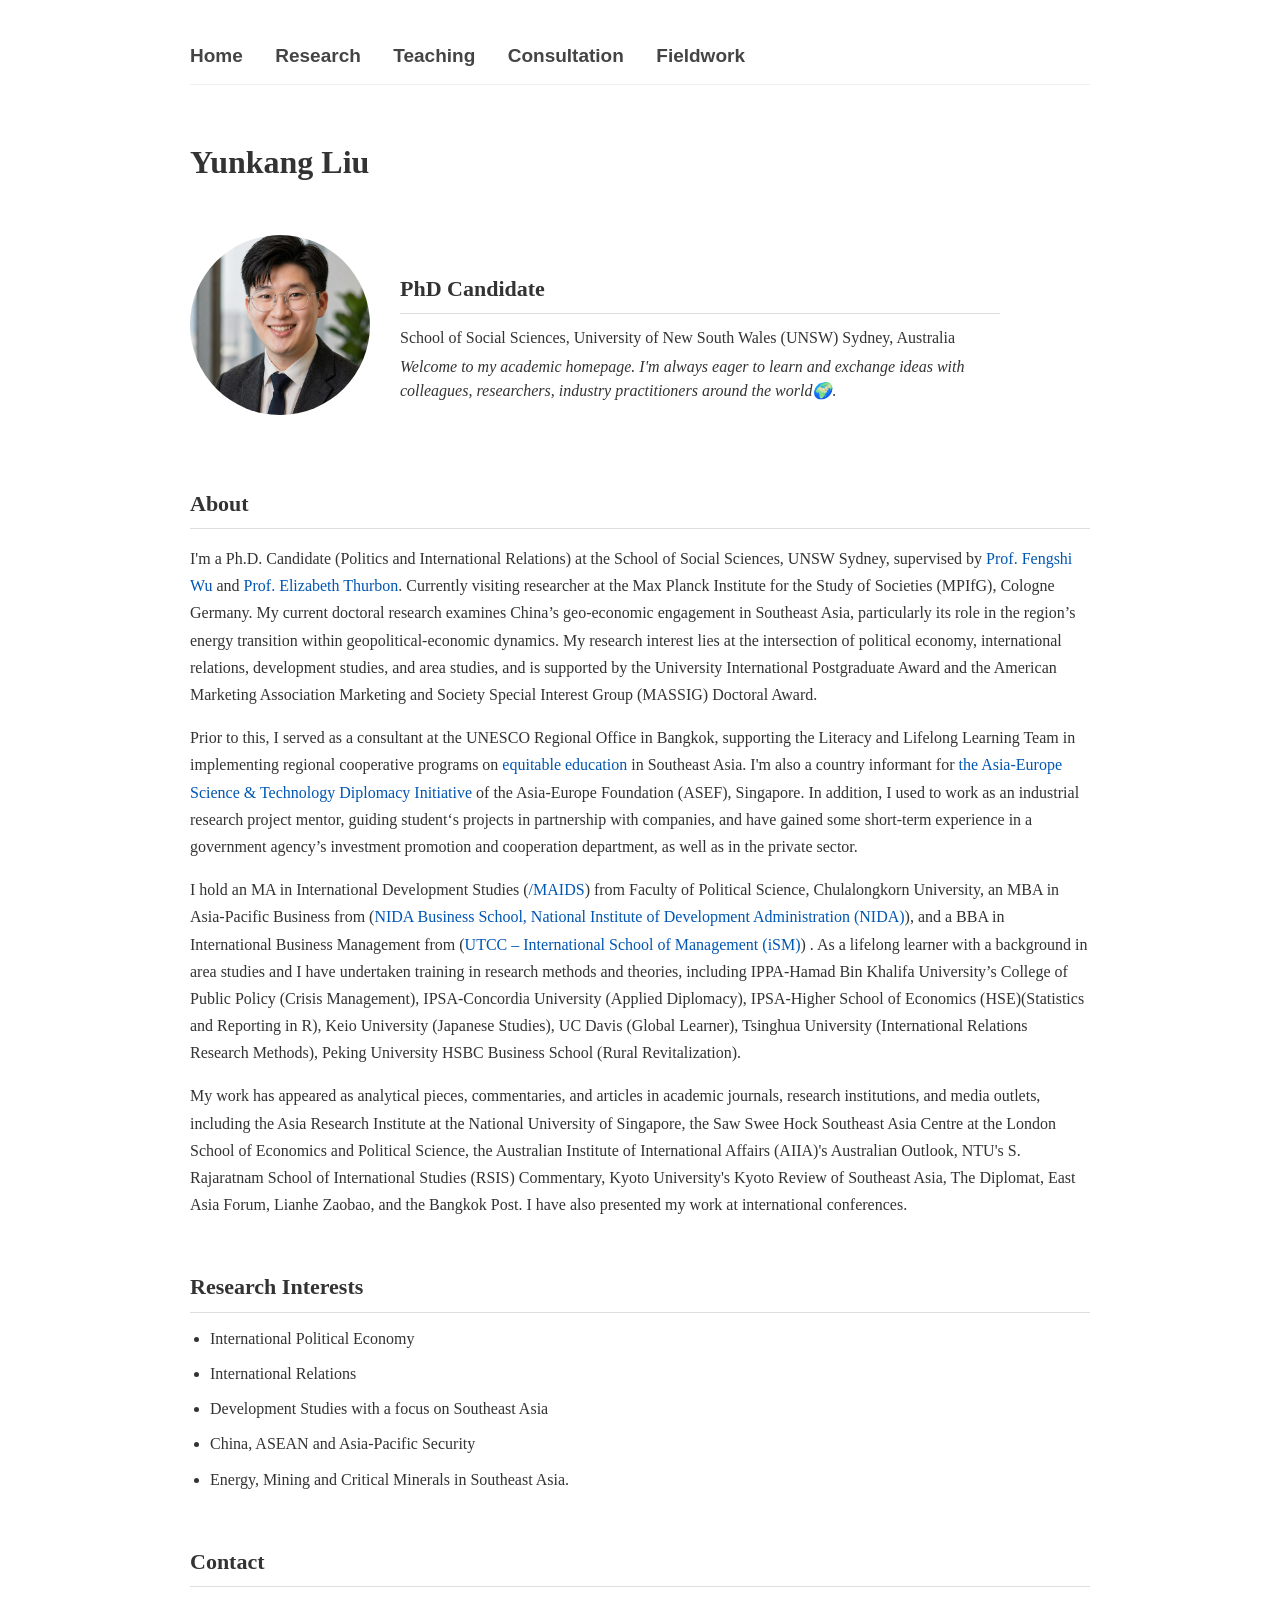
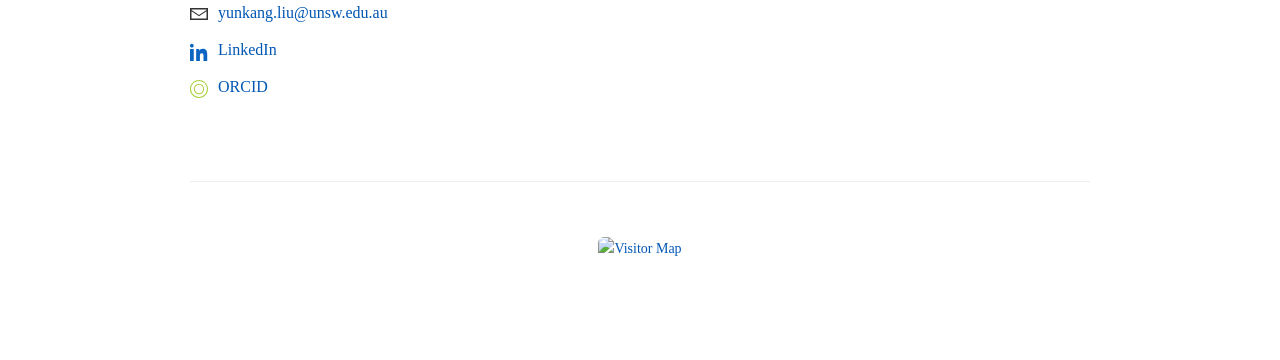
==== index.html @ 10361e3a "Update index.html" ====
<!DOCTYPE html>
<html>

<head>
<title>Yunkang Liu</title>
<link rel="stylesheet" href="style.css">

  <!-- Google Analytics -->
  <script async src="https://www.googletagmanager.com/gtag/js?id=G-MBN71GDR16"></script>
  <script>
    window.dataLayer = window.dataLayer || [];
    function gtag(){dataLayer.push(arguments);}
    gtag('js', new Date());

    gtag('config', 'G-MBN71GDR16');
  </script>

</head>
  
<body>

<nav>

<a href="../index.html" class="nav-item">Home</a>
<a href="pages/Research.html" class="nav-item">Research</a>
<a href="pages/Teaching.html" class="nav-item">Teaching</a>
<a href="pages/Consultation.html" class="nav-item">Consultation</a>
<a href="pages/Fieldwork.html" class="nav-item">Fieldwork</a>

</nav>

<h1>Yunkang Liu</h1>
  
<div class="hero">
<img src="mypic5.jpg" alt="Profile Photo" class="hero-avatar">

<div class="hero-text">
<h2>PhD Candidate</h2>
<p>School of Social Sciences, University of New South Wales (UNSW) Sydney, Australia </p>

<p class="welcome">
Welcome to my academic homepage. I'm always eager to learn and exchange ideas with colleagues, researchers, industry practitioners around the world🌍.
</p>
</div>
</div>


  
<h2>About</h2>

<p>
I'm a Ph.D. Candidate (Politics and International Relations) at the School of Social Sciences, UNSW Sydney, supervised by 
<a href="https://www.unsw.edu.au/staff/fengshi-wu" target="_blank">Prof. Fengshi Wu</a> 
and <a href="https://www.elizabeththurbon.com/" target="_blank">Prof. Elizabeth Thurbon</a>. Currently visiting researcher at the Max Planck Institute for the Study of Societies (MPIfG), Cologne Germany.
My current doctoral research examines China’s geo-economic engagement in Southeast Asia, particularly its role in the region’s energy transition within geopolitical-economic dynamics. My research interest lies at the intersection of political economy, international relations, development studies, and area studies, and is supported by the University International Postgraduate Award and the American Marketing Association Marketing and Society Special Interest Group (MASSIG) Doctoral Award.
</p> 
  
<p>
Prior to this, I served as a consultant at the UNESCO Regional Office in Bangkok, supporting the Literacy and Lifelong Learning Team in implementing regional cooperative programs on 
<a href="https://www.unesco.org/en/author/yunkang-liu" target="_blank">equitable education</a> 
in Southeast Asia. I'm also a country informant for 
<a href="https://asef.org/publications/asia-europe-science-technology-diplomacy-report/" target="_blank">the Asia-Europe Science & Technology Diplomacy Initiative</a> 
of the Asia-Europe Foundation (ASEF), Singapore. In addition, I used to work as an industrial research project mentor, guiding student‘s projects in partnership with companies, and have gained some short-term experience in a government agency’s investment promotion and cooperation department, as well as in the private sector.
</p>

<p>
I hold an MA in International Development Studies (<a href="https://www.maids-chula.org" target="_blank">/MAIDS</a>) from Faculty of Political Science, Chulalongkorn University, an MBA in Asia-Pacific Business from (<a href="https://mba.nida.ac.th/en/" target="_blank">NIDA Business School,
National Institute of Development Administration (NIDA)</a>), and a BBA in International Business Management from (<a href="https://ism.utcc.ac.th/aboutus/" target="_blank">UTCC – International School of Management (iSM)</a>) . As a lifelong learner with a background in area studies and I have undertaken training in research methods and theories, including IPPA-Hamad Bin Khalifa University’s College of Public Policy (Crisis Management), IPSA-Concordia University (Applied Diplomacy), IPSA-Higher School of Economics (HSE)(Statistics and Reporting in R), Keio University (Japanese Studies), UC Davis (Global Learner), Tsinghua University (International Relations Research Methods), Peking University HSBC Business School (Rural Revitalization).
</p>

<p>
My work has appeared as analytical pieces, commentaries, and articles in academic journals, research institutions, and media outlets, including the Asia Research Institute at the National University of Singapore, the Saw Swee Hock Southeast Asia Centre at the London School of Economics and Political Science, the Australian Institute of International Affairs (AIIA)'s Australian Outlook, NTU's S. Rajaratnam School of International Studies (RSIS) Commentary, Kyoto University's Kyoto Review of Southeast Asia, The Diplomat, East Asia Forum, Lianhe Zaobao, and the Bangkok Post. I have also presented my work at international conferences.
</p>

  
<h2>Research Interests</h2>

<ul>

<li>International Political Economy</li>

<li>International Relations</li>

<li>Development Studies with a focus on Southeast Asia</li>

<li>China, ASEAN and Asia-Pacific Security</li>

<li>Energy, Mining and Critical Minerals in Southeast Asia.</li>

</ul>


<h2>Contact</h2>

<ul class="contact-list">

  <li>
    <!-- Email icon -->
    <svg class="icon" xmlns="http://www.w3.org/2000/svg" viewBox="0 0 24 24" fill="#333">
      <path d="M0 4v16h24V4H0zm22 2v.511l-10 6.667-10-6.667V6h20zM2 18V8.489l10 6.667 10-6.667V18H2z"/>
    </svg>
    <a href="mailto:yunkang.liu@unsw.edu.au">yunkang.liu@unsw.edu.au</a>
  </li>

  <li>
    <!-- LinkedIn icon -->
    <svg class="icon" xmlns="http://www.w3.org/2000/svg" viewBox="0 0 24 24" fill="#0A66C2">
      <path d="M4.98 3.5C4.98 4.88 3.87 6 2.5 6S0 4.88 0 3.5 1.12 1 2.5 1 4.98 2.12 4.98 3.5zM0 8h5v16H0V8zm7.5 0h4.75v2.2h.07c.66-1.25 2.28-2.57 4.7-2.57 5.03 0 5.96 3.32 5.96 7.63V24h-5v-6.63c0-1.58-.03-3.63-2.21-3.63-2.21 0-2.55 1.72-2.55 3.5V24h-5V8z"/>
    </svg>
    <a href="https://www.linkedin.com/in/ykliu54.." target="_blank">LinkedIn</a>
  </li>

  <li>
    <!-- ORCID icon -->
    <svg class="icon" xmlns="http://www.w3.org/2000/svg" viewBox="0 0 512 512" fill="#A6CE39">
      <path d="M256 0C114.84 0 0 114.836 0 256s114.84 256 256 256 256-114.836 256-256S397.16 0 256 0zm0 482C132.288 482 30 379.712 30 256S132.288 30 256 30s226 102.288 226 226-102.288 226-226 226z"/>
      <path d="M256 110a146 146 0 1 0 0 292 146 146 0 0 0 0-292zm0 266a120 120 0 1 1 0-240 120 120 0 0 1 0 240z"/>
    </svg>
    <a href="https://orcid.org/0000-0002-2359-2323" target="_blank">ORCID</a>
  </li>

</ul>
  


<footer class="site-footer">

  <a href="https://mapmyvisitors.com/web/1c4uq" title="Visit tracker">
    <img 
      src="https://mapmyvisitors.com/map.png?d=foyxzTrgFu32nkECz1IRbyfmxLW50niXv0sw-lz46RA&cl=ffffff"
      alt="Visitor Map"
      class="visitor-map-img"
    />
  </a>

</footer>
  
</body>
</html>
---- style.css ----
/* ============================= */
/* General page style */
/* ============================= */

body {
    font-family: Georgia, serif;
    max-width: 900px;
    margin: auto;
    padding: 40px;
    line-height: 1.7;
    color: #333;
    background: #ffffff;
}


/* ============================= */
/* Navigation bar - Advanced */
/* ============================= */

nav {
  margin-bottom: 50px;
  border-bottom: 1px solid #eee;
  padding-bottom: 12px;
  font-family: 'Inter', sans-serif; 
}

nav .nav-item {
  margin-right: 28px;
  font-weight: 700;    
  font-size: 19px;     
  color: #444;
  text-decoration: none;
  padding-bottom: 6px;
  position: relative;
  transition: all 0.2s ease;
}


nav .nav-item::after {
  content: '';
  position: absolute;
  left: 0;
  bottom: 0;
  width: 0%;
  height: 2px;
  background-color: #1a4f8b; 
  transition: width 0.3s ease;
}

nav .nav-item:hover::after {
  width: 100%;
}


nav .nav-item.active {
  color: #1a4f8b;
}

nav .nav-item.active::after {
  width: 100%;
}


@media (max-width: 768px){
  nav {
    display: flex;
    flex-direction: column;
  }
  nav .nav-item {
    margin-bottom: 10px;
  }
}

/* ============================= */
/* Profile photo */
/* ============================= */

.profile {
    width: 320px;   
    height: 320px;
    border-radius: 50%;
    object-fit: cover;
    object-position: 50% 12%; 
}
/* ============================= */
/* Titles */
/* ============================= */

h1 {
    font-size: 32px;
    margin-bottom: 30px;
}

h2 {
    font-size: 22px;
    margin-top: 50px;
    margin-bottom: 12px;
    border-bottom: 1px solid #ddd;
    padding-bottom: 6px;
}

/* ============================= */
/* Paragraph */
/* ============================= */

p {
    margin-bottom: 16px;
}

/* ============================= */
/* Lists */
/* ============================= */

ul {
    margin-top: 10px;
    margin-bottom: 30px;
    padding-left: 20px;
}

li {
    margin-bottom: 8px;
}

/* ============================= */
/* Links */
/* ============================= */

a {
    color: #0056b3;
    text-decoration: none;
}

a:hover {
    text-decoration: underline;
}

/* ============================= */
/* Horizontal line */
/* ============================= */

hr {
    margin-top: 60px;
    margin-bottom: 60px;
    border: 0;
    border-top: 1px solid #eee;
}

/* ============================= */
/* Images */
/* ============================= */

img {
    max-width: 100%;
    border-radius: 6px;
    margin-top: 15px;
    margin-bottom: 20px;
}

/* ============================= */
/* Consultation layout - optimized */
/* ============================= */

.consultation {
    margin-bottom: 50px;
}

.consultation-images {
    display: grid;
    grid-template-columns: repeat(2, 1fr); 
    gap: 15px; 
    margin-top: 15px; 
}

.consultation-images img {
    width: 100%;
    height: auto;
    border-radius: 6px;
}

/* ============================= */
/* Fieldwork layout - optimized */
/* ============================= */

.fieldwork {
    display: flex;
    flex-wrap: wrap;          
    gap: 40px;
    margin-top: 40px;
    margin-bottom: 60px;
    align-items: flex-start;  
}

.fieldwork-text {
    flex: 1 1 300px;          
    min-width: 250px;         
}

.fieldwork img {
    flex: 0 0 auto;          
    width: 320px;            
    max-width: 100%;          
    height: auto;             
    border-radius: 6px;
    display: block;       
}

/* ============================= */
/* Footer */
/* ============================= */

footer {
    margin-top: 60px;
    font-size: 14px;
    color: #666;
    border-top: 1px solid #eee;
    padding-top: 20px;
}

/* ============================= */
/* Mobile responsive */
/* ============================= */

@media (max-width: 768px) {

    .fieldwork {
        flex-direction: column; 
        gap: 20px;              
    }

    .fieldwork img {
        width: 100%;            
    }

    .fieldwork-text {
        width: 100%;            
    }

    nav a {
        display: inline-block;
        margin-bottom: 10px;
    }

    .hero {
        flex-direction: column;  
        align-items: center;     
        text-align: center;     
    }

    .hero-avatar {
        width: 140px;            
        height: 140px;
        margin-bottom: 15px;     
    }

    .hero-text {
        max-width: 100%;         
    }
}
/* ============================= */
/* contact-list */
/* ============================= */

.contact-list {
    list-style: none;
    padding: 0;
    margin: 0;
}

.contact-list li {
    margin-bottom: 10px;
    font-size: 16px;
}

.contact-list a {
    text-decoration: none;
    color: #0056b3;
}

.contact-list a:hover {
    text-decoration: underline;
}

.contact-list .icon {
    width: 18px;
    height: 18px;
    vertical-align: middle;
    margin-right: 6px;
}


/* ============================= */
/* Hero */
/* ============================= */

.hero {
  display: flex;
  align-items: flex-start;  
  gap: 30px;                
  margin-bottom: 40px;
}


.hero-avatar {
  width: 180px;            
  height: 180px;
  border-radius: 50%;       
  object-fit: cover;
  object-position: 50% 10% !important;
}

.hero-text {
  max-width: 600px;         
}
.hero-text h1 {
  margin: 0;
  font-size: 28px;
  font-weight: bold;
}

.hero-text p {
  margin: 5px 0;
  font-size: 16px;
  line-height: 1.5;
}

.welcome {
  margin-top: 20px;          
  font-style: italic;       
  line-height: 1.6;
}

/* ============================= */
/* visitor-map */
/* ============================= */

.site-footer {
  text-align: center;
  margin-top: 80px;
  padding: 40px 0;
}

.visitor-map {
  width: 140px;     
  height: auto;
  display: block;
  margin: 0 auto;
  border-radius: 8px;
  transition: transform 0.2s ease;
}

.visitor-map:hover {
  transform: scale(1.05);
}
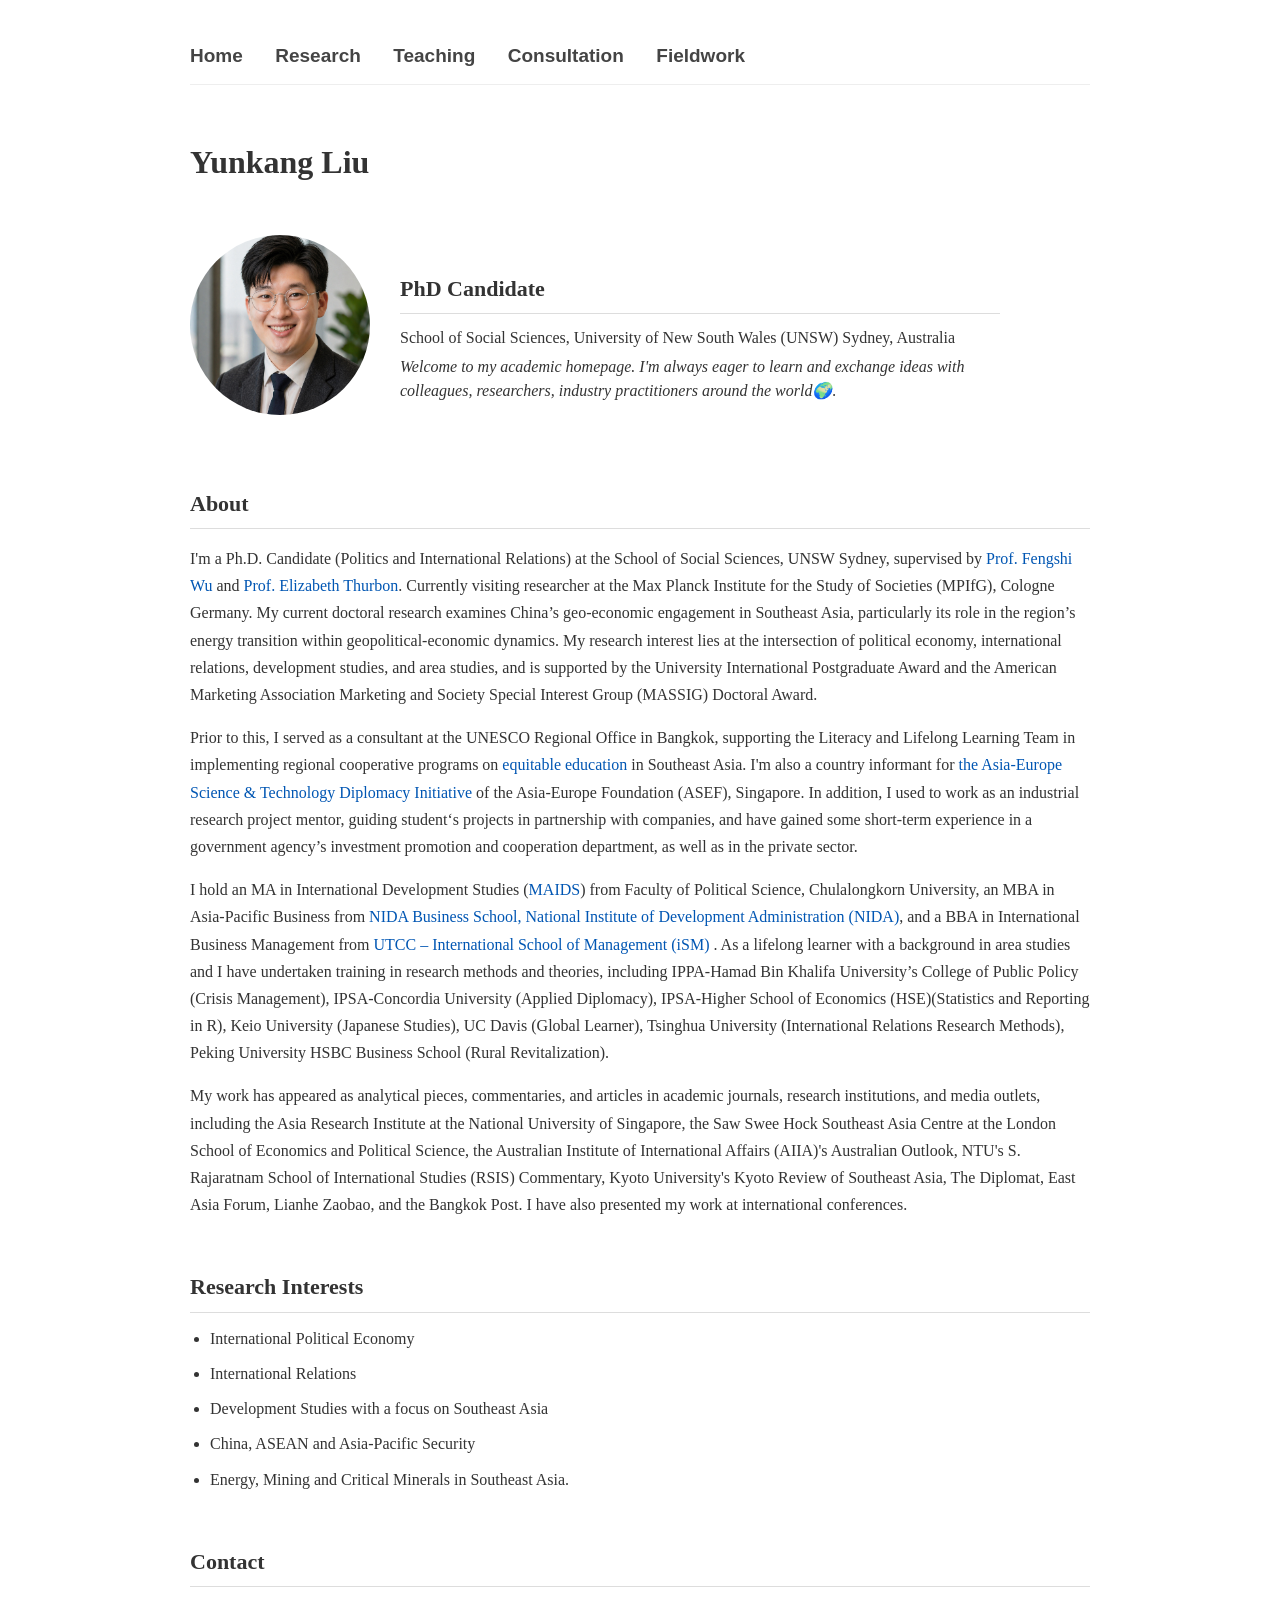
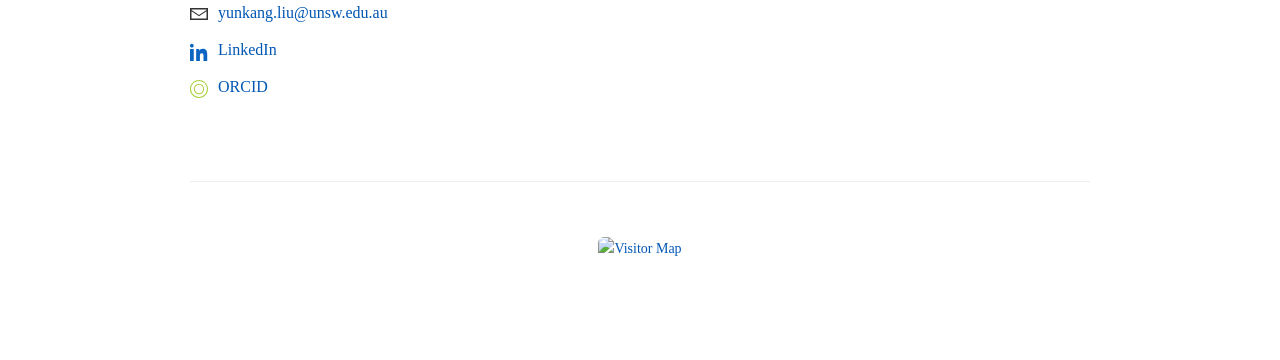
==== commit 5de6d9c9: "Update index.html" ====
--- a/index.html
+++ b/index.html
@@ -64,8 +64,8 @@
 </p>
 
 <p>
-I hold an MA in International Development Studies (<a href="https://www.maids-chula.org" target="_blank">/MAIDS</a>) from Faculty of Political Science, Chulalongkorn University, an MBA in Asia-Pacific Business from (<a href="https://mba.nida.ac.th/en/" target="_blank">NIDA Business School,
-National Institute of Development Administration (NIDA)</a>), and a BBA in International Business Management from (<a href="https://ism.utcc.ac.th/aboutus/" target="_blank">UTCC – International School of Management (iSM)</a>) . As a lifelong learner with a background in area studies and I have undertaken training in research methods and theories, including IPPA-Hamad Bin Khalifa University’s College of Public Policy (Crisis Management), IPSA-Concordia University (Applied Diplomacy), IPSA-Higher School of Economics (HSE)(Statistics and Reporting in R), Keio University (Japanese Studies), UC Davis (Global Learner), Tsinghua University (International Relations Research Methods), Peking University HSBC Business School (Rural Revitalization).
+I hold an MA in International Development Studies (<a href="https://www.maids-chula.org" target="_blank">MAIDS</a>) from Faculty of Political Science, Chulalongkorn University, an MBA in Asia-Pacific Business from <a href="https://mba.nida.ac.th/en/" target="_blank">NIDA Business School,
+National Institute of Development Administration (NIDA)</a>, and a BBA in International Business Management from <a href="https://ism.utcc.ac.th/aboutus/" target="_blank">UTCC – International School of Management (iSM)</a> . As a lifelong learner with a background in area studies and I have undertaken training in research methods and theories, including IPPA-Hamad Bin Khalifa University’s College of Public Policy (Crisis Management), IPSA-Concordia University (Applied Diplomacy), IPSA-Higher School of Economics (HSE)(Statistics and Reporting in R), Keio University (Japanese Studies), UC Davis (Global Learner), Tsinghua University (International Relations Research Methods), Peking University HSBC Business School (Rural Revitalization).
 </p>
 
 <p>
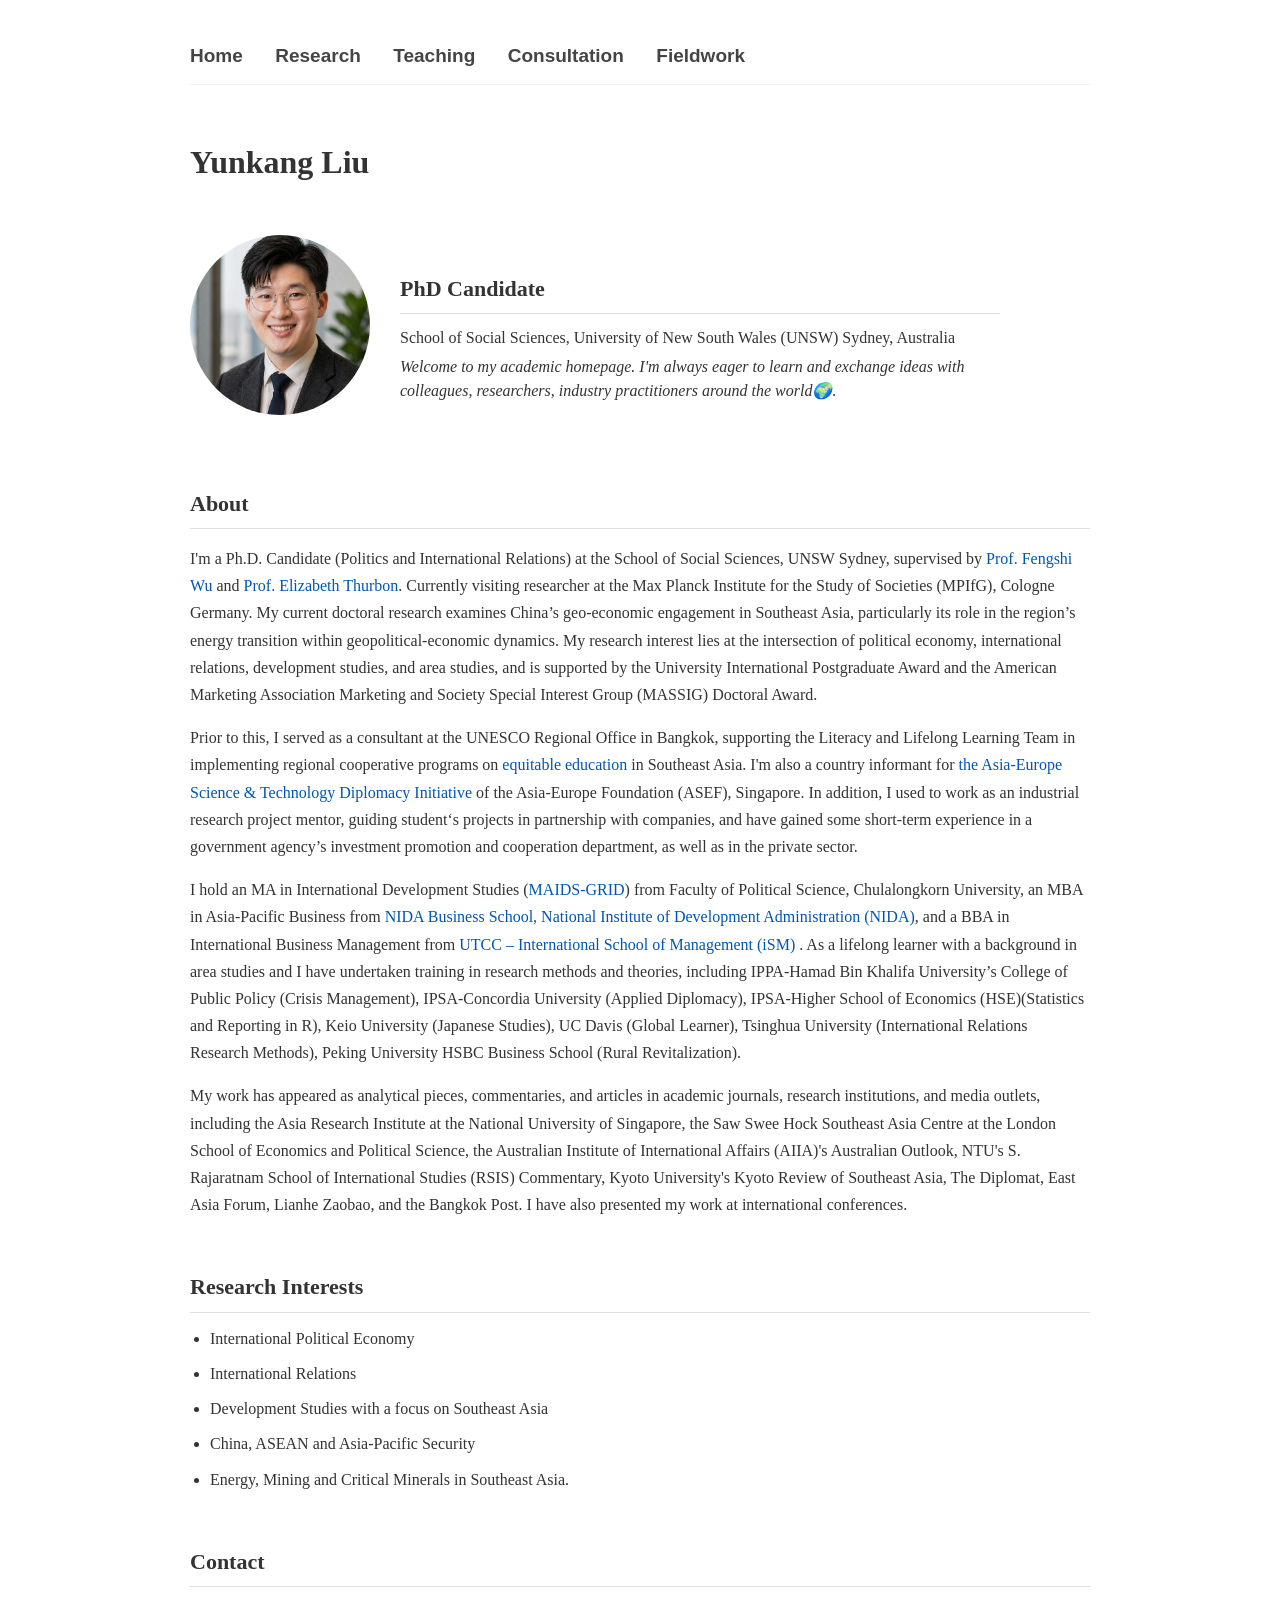
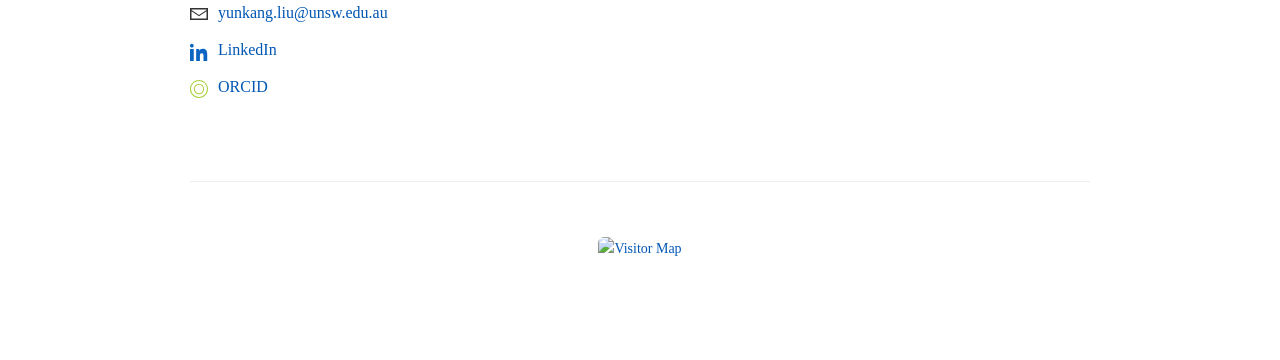
==== commit 518a1b06: "Update educational qualifications in index.html" ====
--- a/index.html
+++ b/index.html
@@ -64,8 +64,8 @@
 </p>
 
 <p>
-I hold an MA in International Development Studies (<a href="https://www.maids-chula.org" target="_blank">MAIDS</a>) from Faculty of Political Science, Chulalongkorn University, an MBA in Asia-Pacific Business from <a href="https://mba.nida.ac.th/en/" target="_blank">NIDA Business School,
-National Institute of Development Administration (NIDA)</a>, and a BBA in International Business Management from <a href="https://ism.utcc.ac.th/aboutus/" target="_blank">UTCC – International School of Management (iSM)</a> . As a lifelong learner with a background in area studies and I have undertaken training in research methods and theories, including IPPA-Hamad Bin Khalifa University’s College of Public Policy (Crisis Management), IPSA-Concordia University (Applied Diplomacy), IPSA-Higher School of Economics (HSE)(Statistics and Reporting in R), Keio University (Japanese Studies), UC Davis (Global Learner), Tsinghua University (International Relations Research Methods), Peking University HSBC Business School (Rural Revitalization).
+I hold an MA in International Development Studies (<a href="https://www.maids-chula.org" target="_blank">MAIDS-GRID</a>) from Faculty of Political Science, Chulalongkorn University, an MBA in Asia-Pacific Business from <a href="https://mba.nida.ac.th/en/" target="_blank">NIDA Business School,
+National Institute of Development Administration (NIDA)</a>, and a BBA in International Business Management from <a href="https://ism.utcc.ac.th/" target="_blank">UTCC – International School of Management (iSM)</a> . As a lifelong learner with a background in area studies and I have undertaken training in research methods and theories, including IPPA-Hamad Bin Khalifa University’s College of Public Policy (Crisis Management), IPSA-Concordia University (Applied Diplomacy), IPSA-Higher School of Economics (HSE)(Statistics and Reporting in R), Keio University (Japanese Studies), UC Davis (Global Learner), Tsinghua University (International Relations Research Methods), Peking University HSBC Business School (Rural Revitalization).
 </p>
 
 <p>
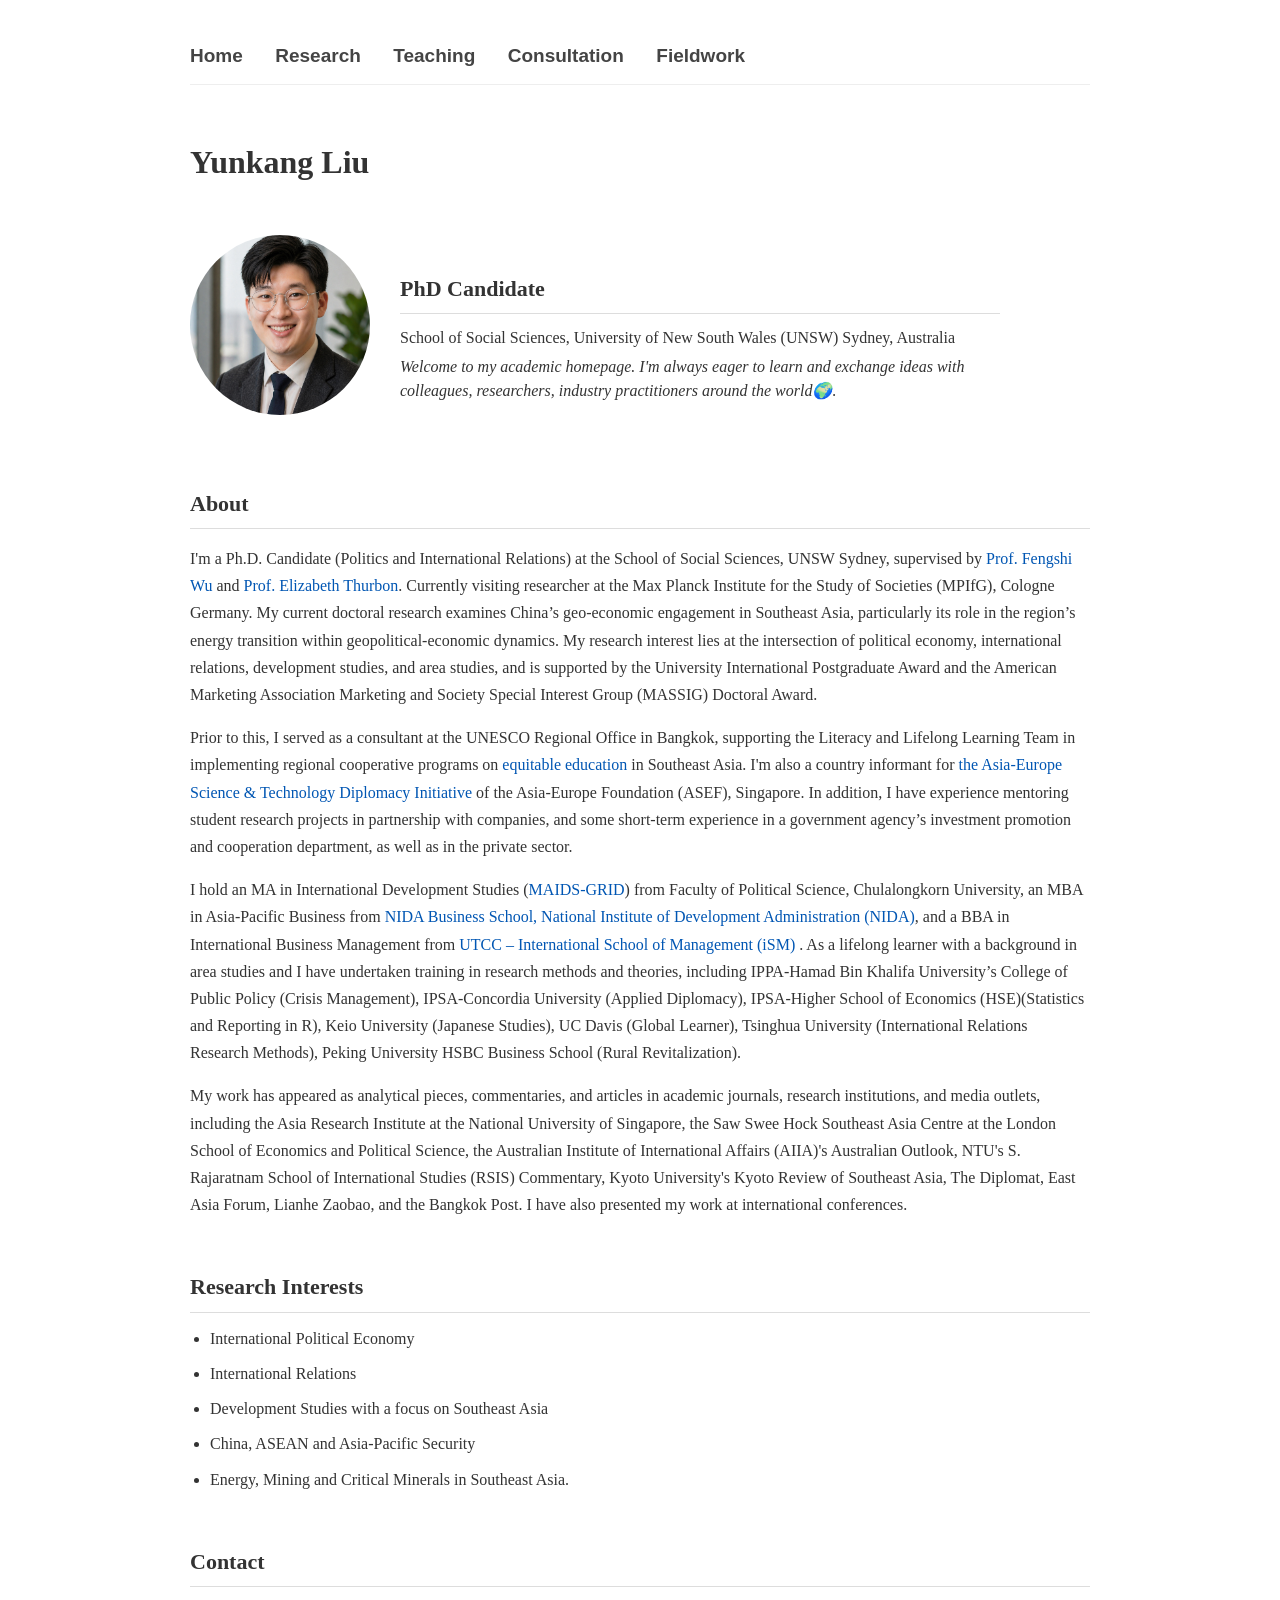
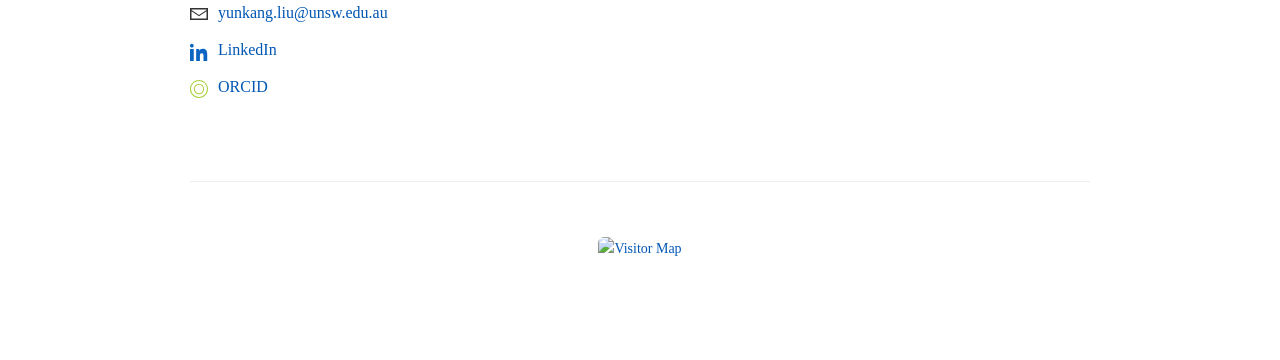
==== commit 6640b0e5: "Update index.html" ====
--- a/index.html
+++ b/index.html
@@ -60,7 +60,7 @@
 <a href="https://www.unesco.org/en/author/yunkang-liu" target="_blank">equitable education</a> 
 in Southeast Asia. I'm also a country informant for 
 <a href="https://asef.org/publications/asia-europe-science-technology-diplomacy-report/" target="_blank">the Asia-Europe Science & Technology Diplomacy Initiative</a> 
-of the Asia-Europe Foundation (ASEF), Singapore. In addition, I used to work as an industrial research project mentor, guiding student‘s projects in partnership with companies, and have gained some short-term experience in a government agency’s investment promotion and cooperation department, as well as in the private sector.
+of the Asia-Europe Foundation (ASEF), Singapore. In addition, I have experience mentoring student research projects in partnership with companies, and some short-term experience in a government agency’s investment promotion and cooperation department, as well as in the private sector.
 </p>
 
 <p>
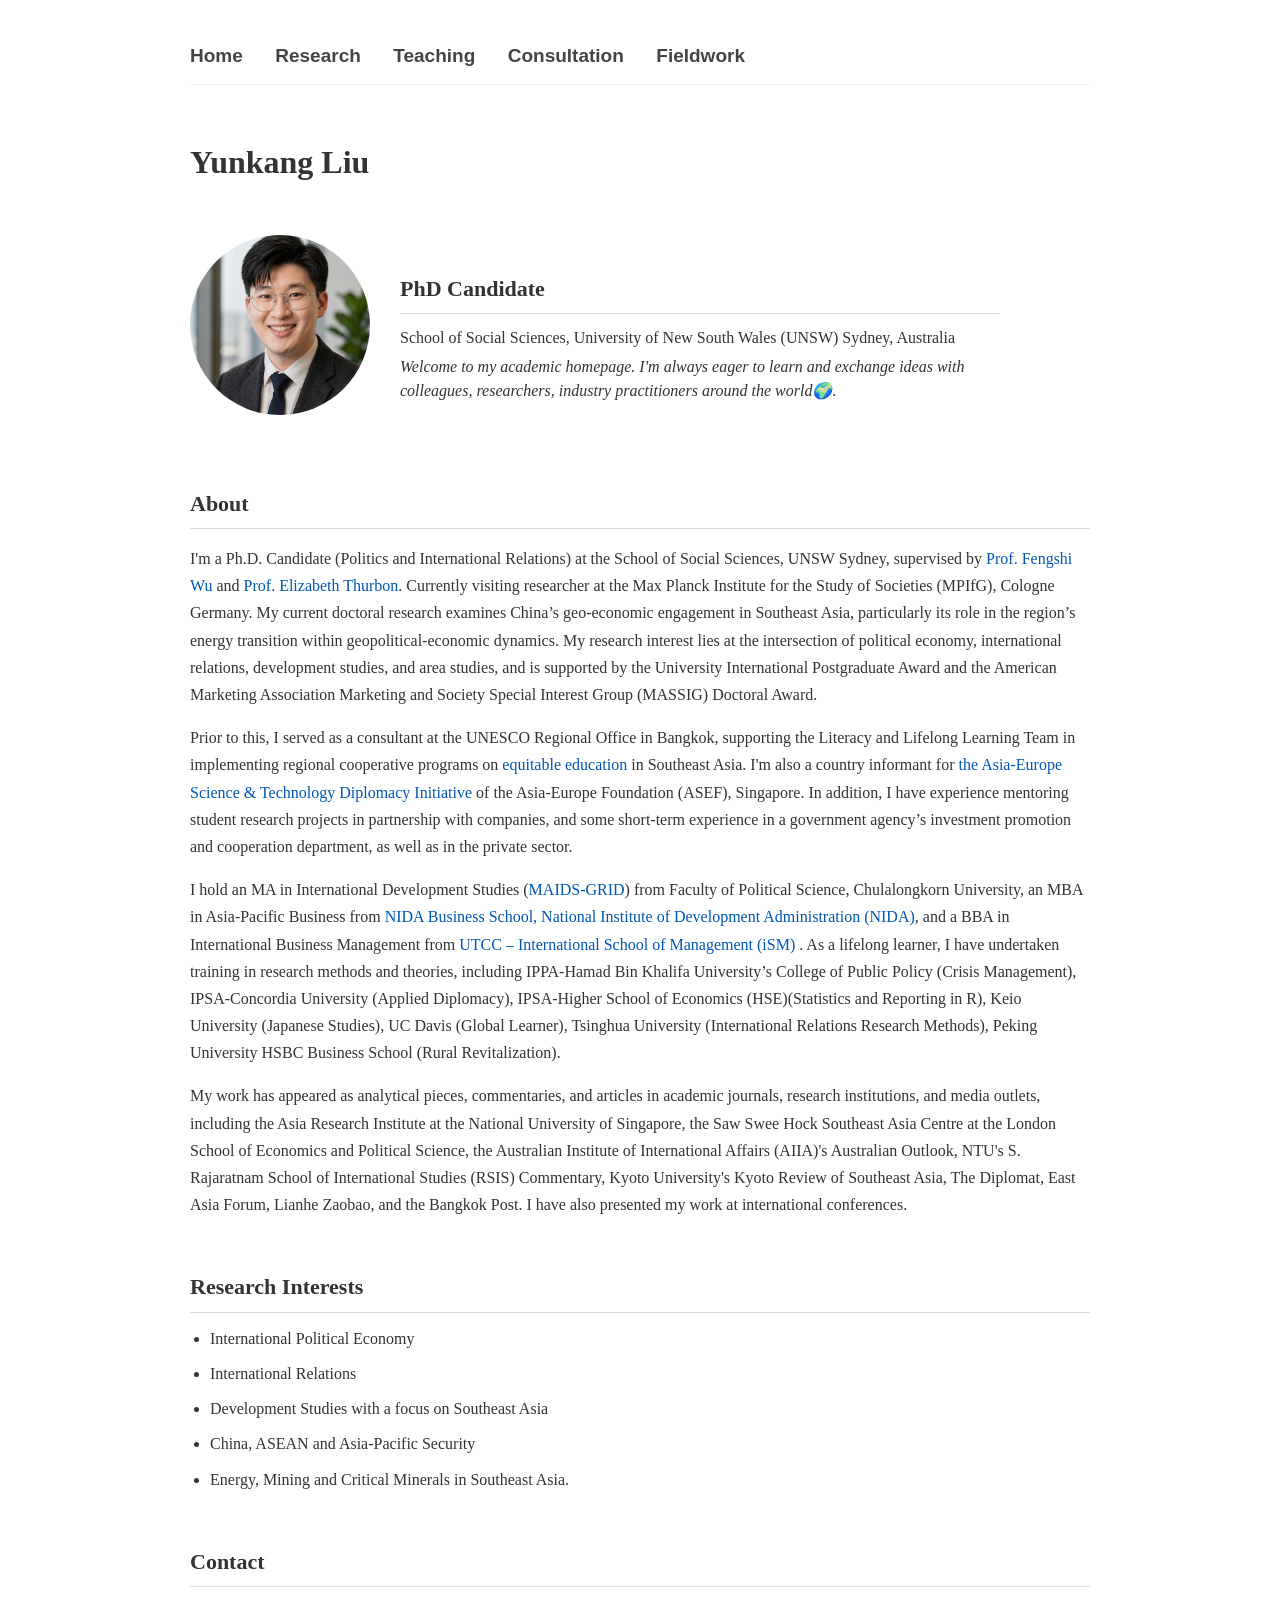
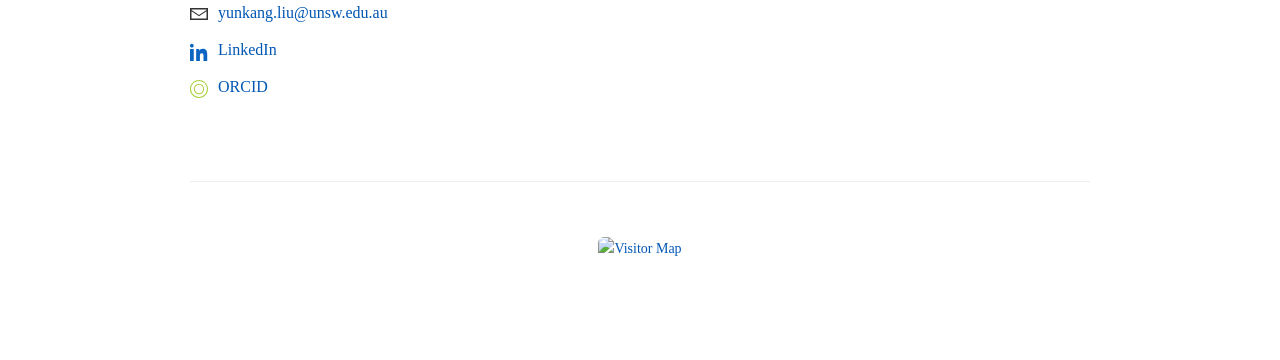
==== commit e74a11ba: "Update index.html" ====
--- a/index.html
+++ b/index.html
@@ -65,7 +65,7 @@
 
 <p>
 I hold an MA in International Development Studies (<a href="https://www.maids-chula.org" target="_blank">MAIDS-GRID</a>) from Faculty of Political Science, Chulalongkorn University, an MBA in Asia-Pacific Business from <a href="https://mba.nida.ac.th/en/" target="_blank">NIDA Business School,
-National Institute of Development Administration (NIDA)</a>, and a BBA in International Business Management from <a href="https://ism.utcc.ac.th/" target="_blank">UTCC – International School of Management (iSM)</a> . As a lifelong learner with a background in area studies and I have undertaken training in research methods and theories, including IPPA-Hamad Bin Khalifa University’s College of Public Policy (Crisis Management), IPSA-Concordia University (Applied Diplomacy), IPSA-Higher School of Economics (HSE)(Statistics and Reporting in R), Keio University (Japanese Studies), UC Davis (Global Learner), Tsinghua University (International Relations Research Methods), Peking University HSBC Business School (Rural Revitalization).
+National Institute of Development Administration (NIDA)</a>, and a BBA in International Business Management from <a href="https://ism.utcc.ac.th/" target="_blank">UTCC – International School of Management (iSM)</a> . As a lifelong learner, I have undertaken training in research methods and theories, including IPPA-Hamad Bin Khalifa University’s College of Public Policy (Crisis Management), IPSA-Concordia University (Applied Diplomacy), IPSA-Higher School of Economics (HSE)(Statistics and Reporting in R), Keio University (Japanese Studies), UC Davis (Global Learner), Tsinghua University (International Relations Research Methods), Peking University HSBC Business School (Rural Revitalization).
 </p>
 
 <p>
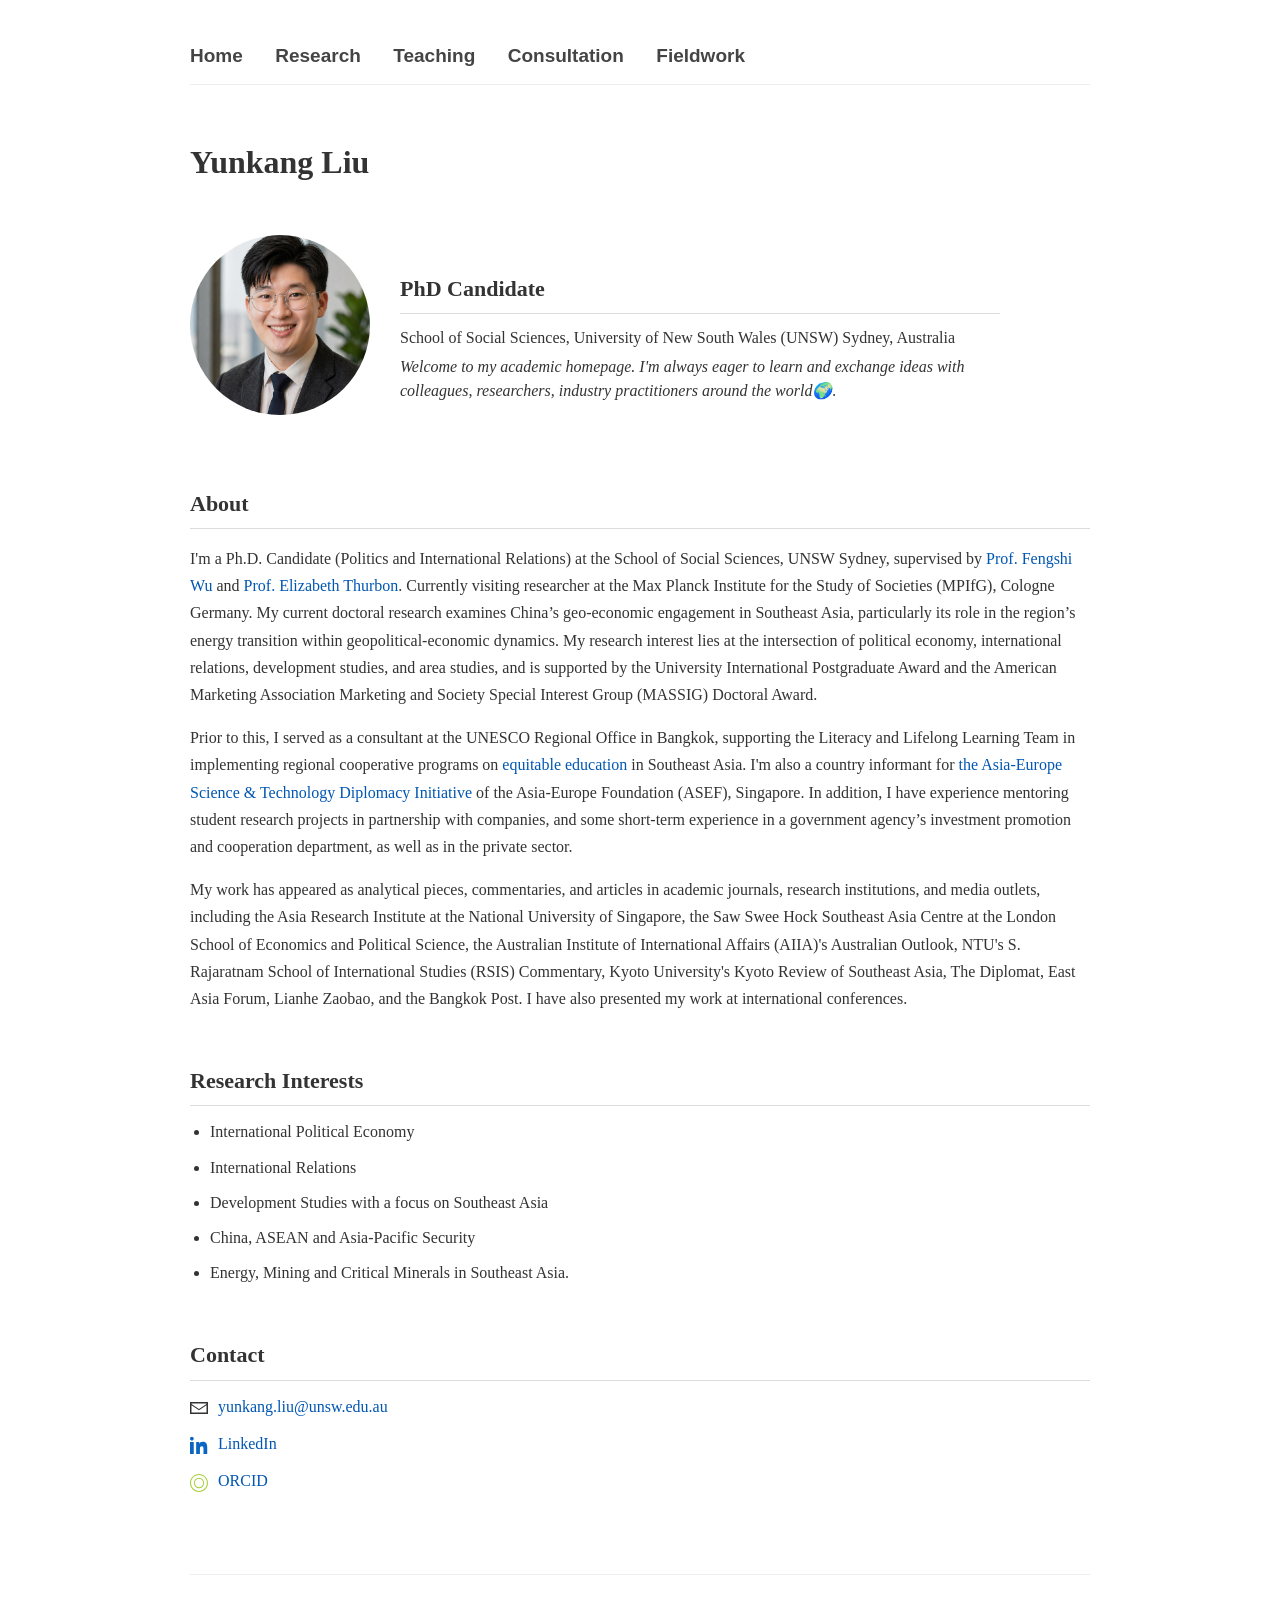
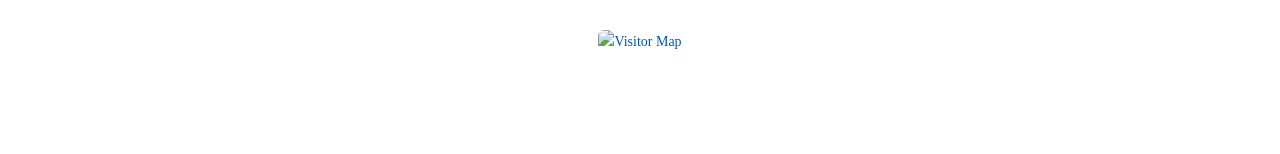
==== commit 1c675592: "Update index.html" ====
--- a/index.html
+++ b/index.html
@@ -61,11 +61,6 @@
 in Southeast Asia. I'm also a country informant for 
 <a href="https://asef.org/publications/asia-europe-science-technology-diplomacy-report/" target="_blank">the Asia-Europe Science & Technology Diplomacy Initiative</a> 
 of the Asia-Europe Foundation (ASEF), Singapore. In addition, I have experience mentoring student research projects in partnership with companies, and some short-term experience in a government agency’s investment promotion and cooperation department, as well as in the private sector.
-</p>
-
-<p>
-I hold an MA in International Development Studies (<a href="https://www.maids-chula.org" target="_blank">MAIDS-GRID</a>) from Faculty of Political Science, Chulalongkorn University, an MBA in Asia-Pacific Business from <a href="https://mba.nida.ac.th/en/" target="_blank">NIDA Business School,
-National Institute of Development Administration (NIDA)</a>, and a BBA in International Business Management from <a href="https://ism.utcc.ac.th/" target="_blank">UTCC – International School of Management (iSM)</a> . As a lifelong learner, I have undertaken training in research methods and theories, including IPPA-Hamad Bin Khalifa University’s College of Public Policy (Crisis Management), IPSA-Concordia University (Applied Diplomacy), IPSA-Higher School of Economics (HSE)(Statistics and Reporting in R), Keio University (Japanese Studies), UC Davis (Global Learner), Tsinghua University (International Relations Research Methods), Peking University HSBC Business School (Rural Revitalization).
 </p>
 
 <p>
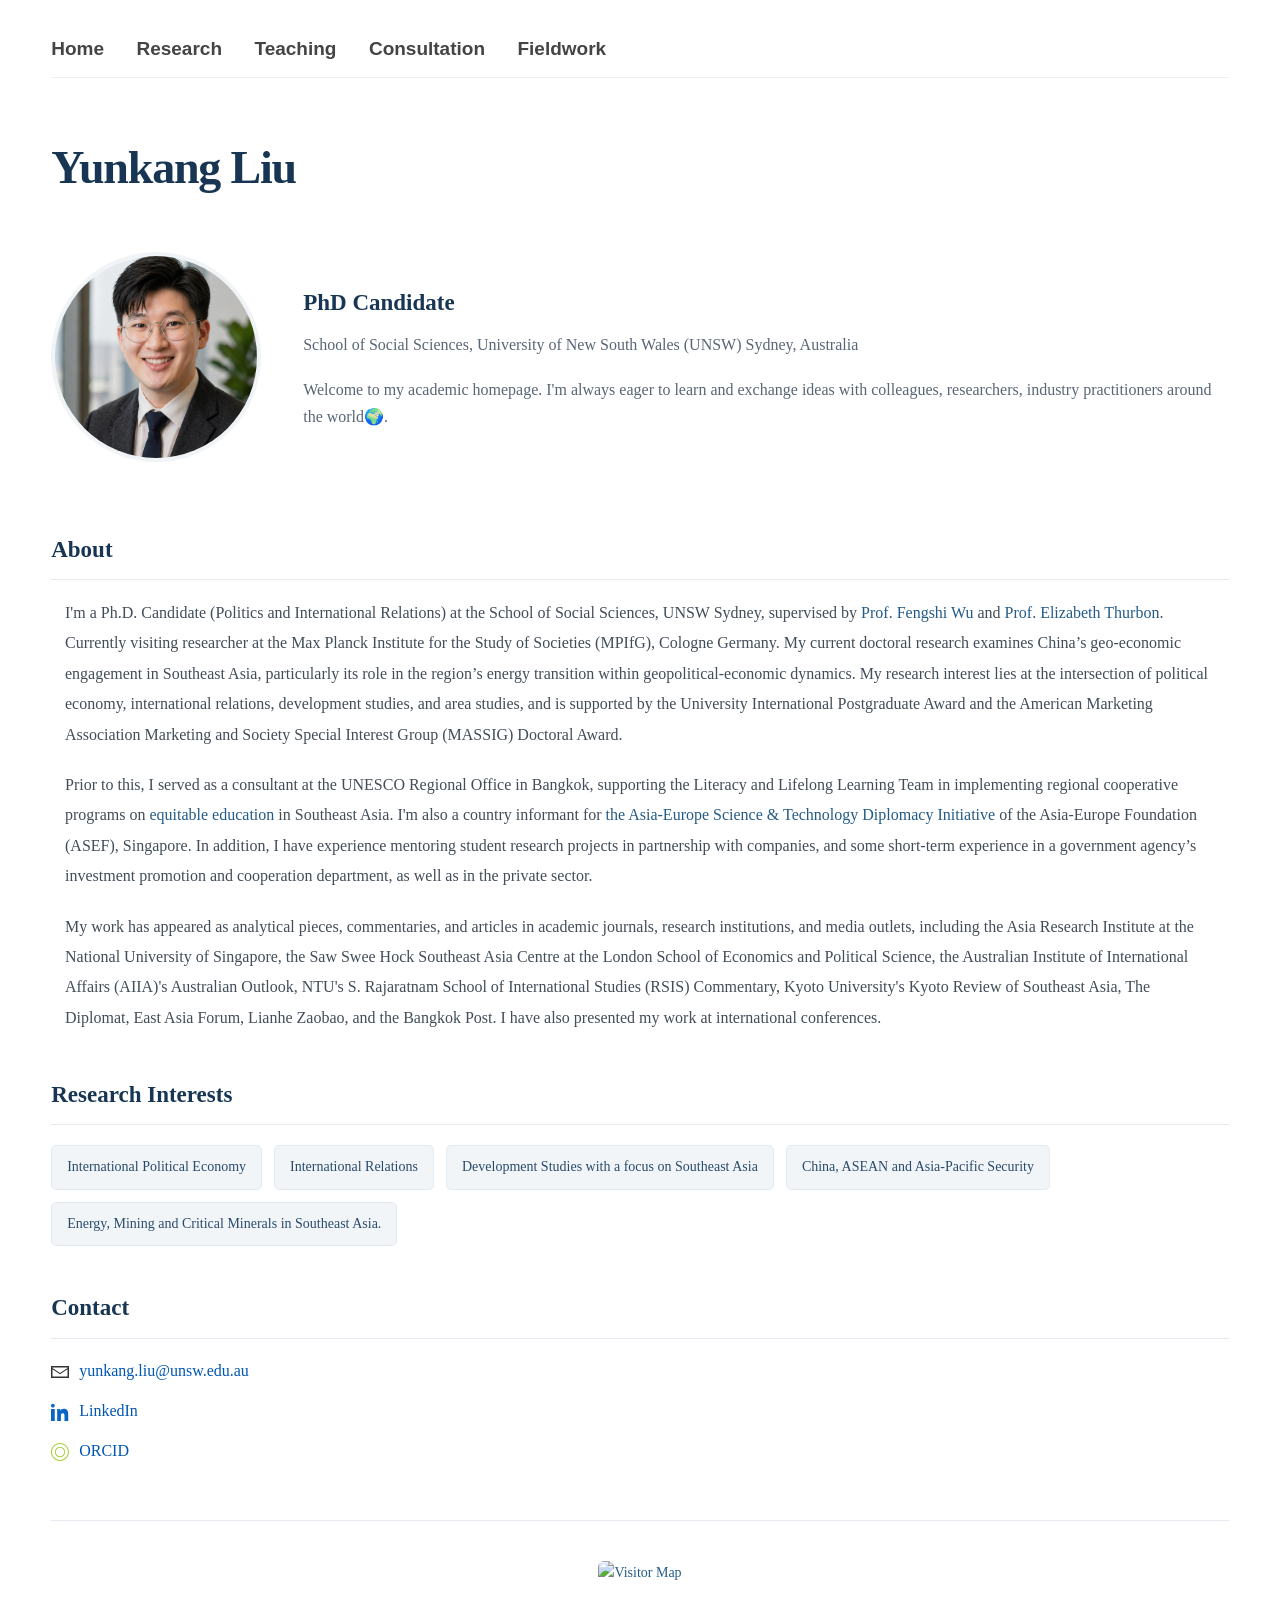
==== commit f4cfcbea: "Add class 'home-page' to body element" ====
--- a/index.html
+++ b/index.html
@@ -17,7 +17,7 @@
 
 </head>
   
-<body>
+<body class="home-page">
 
 <nav>
 
--- a/style.css
+++ b/style.css
@@ -1,17 +1,21 @@
+
+
 /* ============================= */
 /* General page style */
 /* ============================= */
+
 
 body {
     font-family: Georgia, serif;
-    max-width: 900px;
-    margin: auto;
-    padding: 40px;
+    width: 100%;
+    max-width: none;
+    margin: 0;
+    padding: 35px 5vw;
+    box-sizing: border-box;
     line-height: 1.7;
     color: #333;
     background: #ffffff;
 }
-
 
 /* ============================= */
 /* Navigation bar - Advanced */
@@ -309,8 +313,11 @@
 }
 
 .hero-text {
-  max-width: 600px;         
-}
+    flex: 1;
+    min-width: 0;
+    max-width: none;
+}
+
 .hero-text h1 {
   margin: 0;
   font-size: 28px;
@@ -351,3 +358,300 @@
 .visitor-map:hover {
   transform: scale(1.05);
 }
+
+
+/* ============================= */
+/* Wide Screen Layout */
+/* ============================= */
+
+body > h1,
+body > h2,
+body > p,
+body > ul,
+body > .hero,
+body > footer {
+    width: 100%;
+    max-width: 1500px;
+    margin-left: auto;
+    margin-right: auto;
+}
+
+/* Profile section */
+
+.hero {
+    display: flex;
+    align-items: flex-start;
+    gap: 40px;
+    width: 100%;
+    max-width: 1500px;
+    margin: 30px auto 45px;
+}
+
+.hero-avatar {
+    width: 200px;
+    height: 200px;
+    flex-shrink: 0;
+    object-fit: cover;
+}
+
+.hero-text {
+    flex: 1;
+    max-width: none;
+}
+
+/* Main text */
+
+body > p {
+    line-height: 1.8;
+}
+
+body > h2 {
+    margin-top: 40px;
+}
+
+/* ============================= */
+/* Mobile Responsive */
+/* ============================= */
+
+
+@media (max-width: 768px) {
+    body {
+        padding: 20px 18px;
+    }
+
+    .hero {
+        flex-direction: column;
+        align-items: flex-start;
+        gap: 20px;
+    }
+
+    .hero-avatar {
+        width: 140px;
+        height: 140px;
+    }
+
+    .hero-text {
+        width: 100%;
+        max-width: none;
+    }
+}
+
+
+/* =========================================
+   ACADEMIC HOMEPAGE - VISUAL REFINEMENT
+   ========================================= */
+
+/* 1. Overall page width and spacing */
+
+* {
+    box-sizing: border-box;
+}
+
+body {
+    width: 100%;
+    max-width: none;
+    margin: 0;
+    padding: 32px clamp(22px, 4vw, 64px);
+    font-family: Georgia, "Times New Roman", serif;
+    line-height: 1.75;
+    color: #303844;
+    background: #ffffff;
+}
+
+/* Keep content aligned and readable */
+
+body > h1,
+body > .hero,
+body > h2,
+body > p,
+body > ul,
+body > footer {
+    width: 100%;
+    max-width: 1360px;
+    margin-left: auto;
+    margin-right: auto;
+}
+
+/* 2. Name */
+
+body > h1 {
+    font-size: clamp(36px, 4vw, 46px);
+    font-weight: 700;
+    letter-spacing: -1.2px;
+    color: #183653;
+    margin-top: 15px;
+    margin-bottom: 28px;
+}
+
+/* 3. Profile section */
+
+.hero {
+    display: flex;
+    align-items: center;
+    gap: 42px;
+    margin-top: 20px;
+    margin-bottom: 48px;
+}
+
+.hero-avatar {
+    width: 210px;
+    height: 210px;
+    flex-shrink: 0;
+    border-radius: 50%;
+    object-fit: cover;
+    border: 4px solid #f1f4f7;
+}
+
+.hero-text {
+    flex: 1;
+    min-width: 0;
+    max-width: none;
+}
+
+.hero-text h2 {
+    font-family: Georgia, serif;
+    font-size: 23px;
+    color: #183653;
+    border: none;
+    margin: 0 0 8px;
+    padding: 0;
+}
+
+.hero-text p {
+    font-size: 16px;
+    color: #596675;
+    line-height: 1.7;
+}
+
+.hero-text .welcome {
+    margin-top: 18px;
+    font-style: normal;
+    color: #596675;
+}
+
+/* 4. Section headings */
+
+body > h2 {
+    font-size: 23px;
+    color: #183653;
+    font-weight: 700;
+    margin-top: 42px;
+    margin-bottom: 18px;
+    padding-bottom: 9px;
+    border-bottom: 1px solid #e5eaf0;
+}
+
+/* 5. Paragraphs */
+
+body > p {
+    max-width: 1150px;
+    font-size: 16px;
+    line-height: 1.9;
+    color: #424d59;
+    margin-bottom: 20px;
+}
+
+/* 6. Research interests */
+
+body > ul:not(.contact-list) {
+    display: flex;
+    flex-wrap: wrap;
+    gap: 12px;
+    list-style: none;
+    padding: 0;
+    margin-top: 20px;
+}
+
+body > ul:not(.contact-list) li {
+    background: #f2f5f8;
+    color: #294b6b;
+    border: 1px solid #e3eaf1;
+    border-radius: 5px;
+    padding: 9px 15px;
+    font-size: 14px;
+    margin: 0;
+}
+
+/* 7. Links */
+
+a {
+    color: #245b86;
+    transition: color 0.2s ease;
+}
+
+a:hover {
+    color: #123653;
+}
+
+/* 8. Contact */
+
+.contact-list {
+    margin-top: 15px;
+}
+
+.contact-list li {
+    margin-bottom: 12px;
+}
+
+/* 9. Footer */
+
+.site-footer {
+    max-width: 1360px;
+    margin: 55px auto 0;
+    padding-top: 25px;
+    border-top: 1px solid #e5eaf0;
+}
+
+/* 10. Mobile */
+
+@media (max-width: 768px) {
+
+    body {
+        padding: 20px 18px;
+    }
+
+    body > h1 {
+        font-size: 34px;
+        margin-bottom: 22px;
+    }
+
+    .hero {
+        flex-direction: column;
+        align-items: flex-start;
+        gap: 18px;
+        margin-bottom: 35px;
+    }
+
+    .hero-avatar {
+        width: 155px;
+        height: 155px;
+    }
+
+    .hero-text {
+        width: 100%;
+    }
+
+    .hero-text h2 {
+        font-size: 21px;
+    }
+
+    body > h2 {
+        font-size: 21px;
+        margin-top: 32px;
+    }
+
+    body > p {
+        font-size: 15px;
+        line-height: 1.8;
+    }
+
+    body > ul:not(.contact-list) {
+        gap: 8px;
+    }
+
+    body > ul:not(.contact-list) li {
+        font-size: 13px;
+    }
+}
+
+
